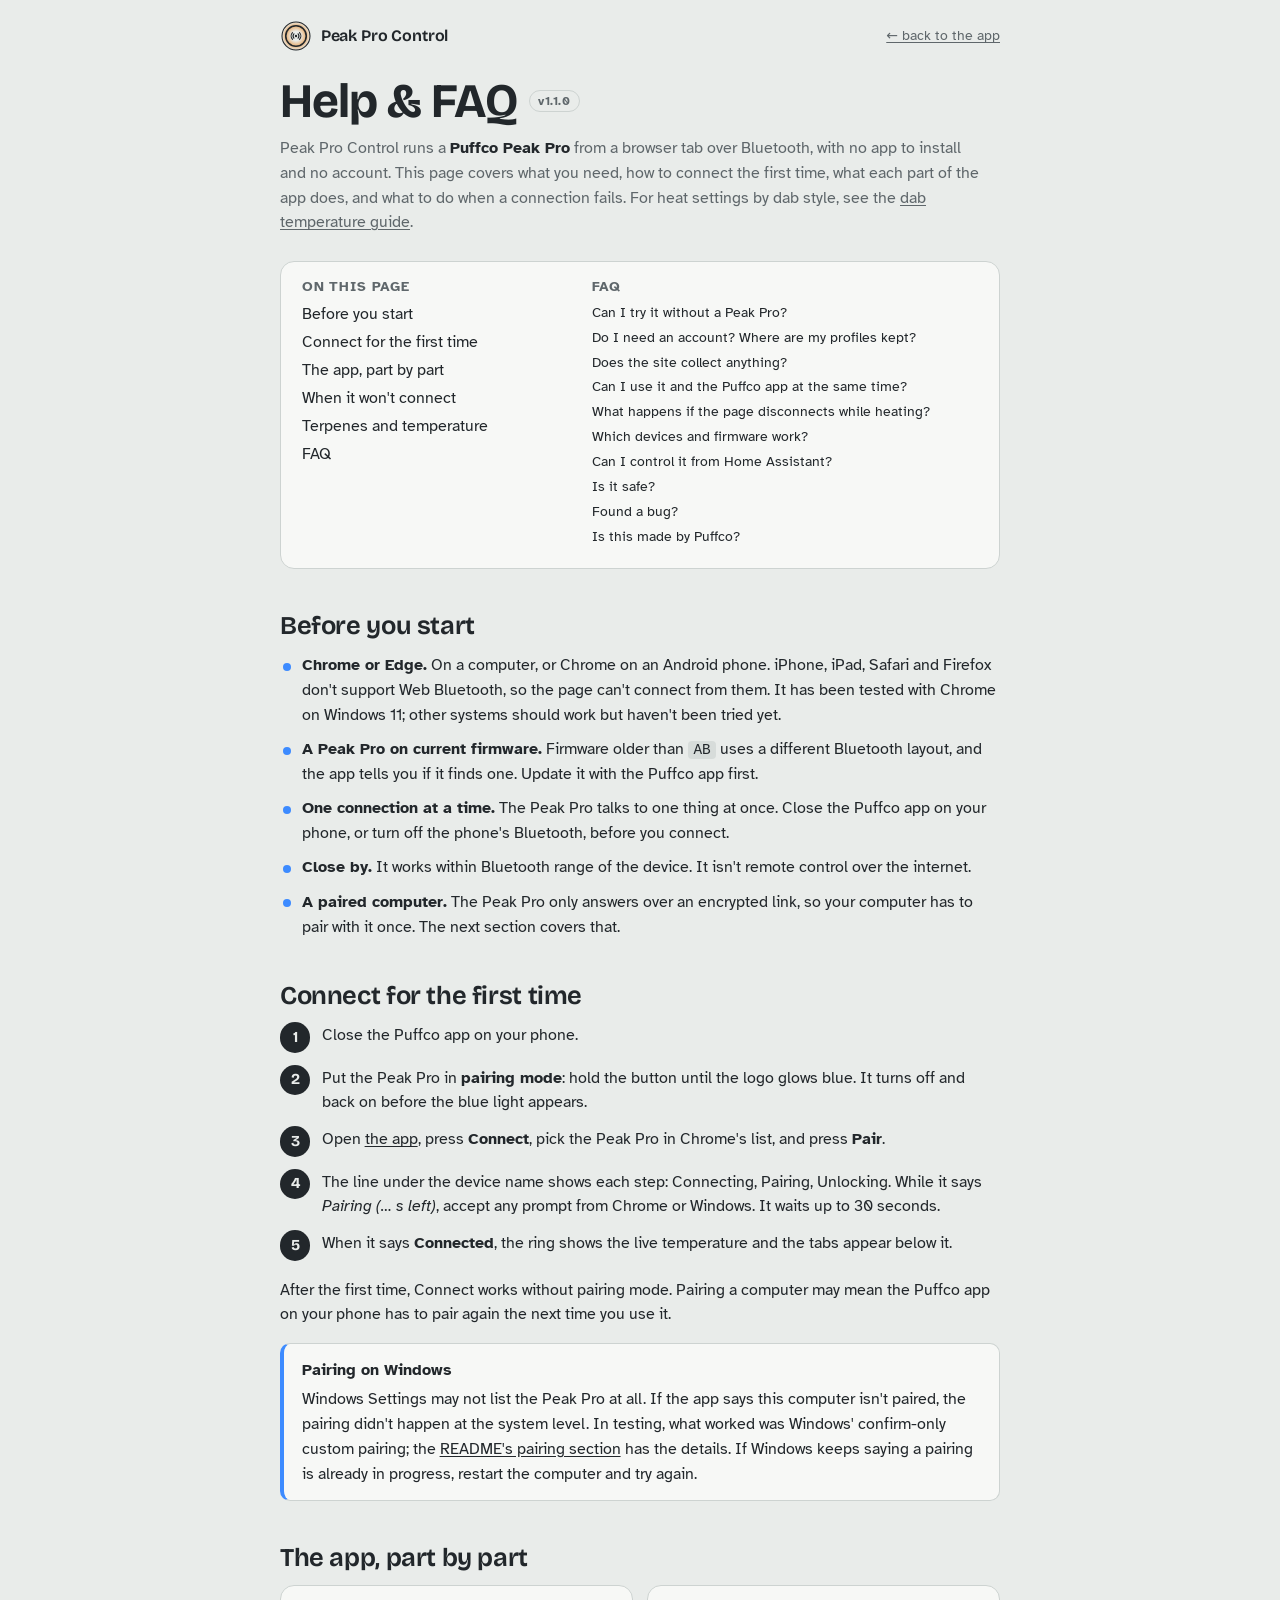
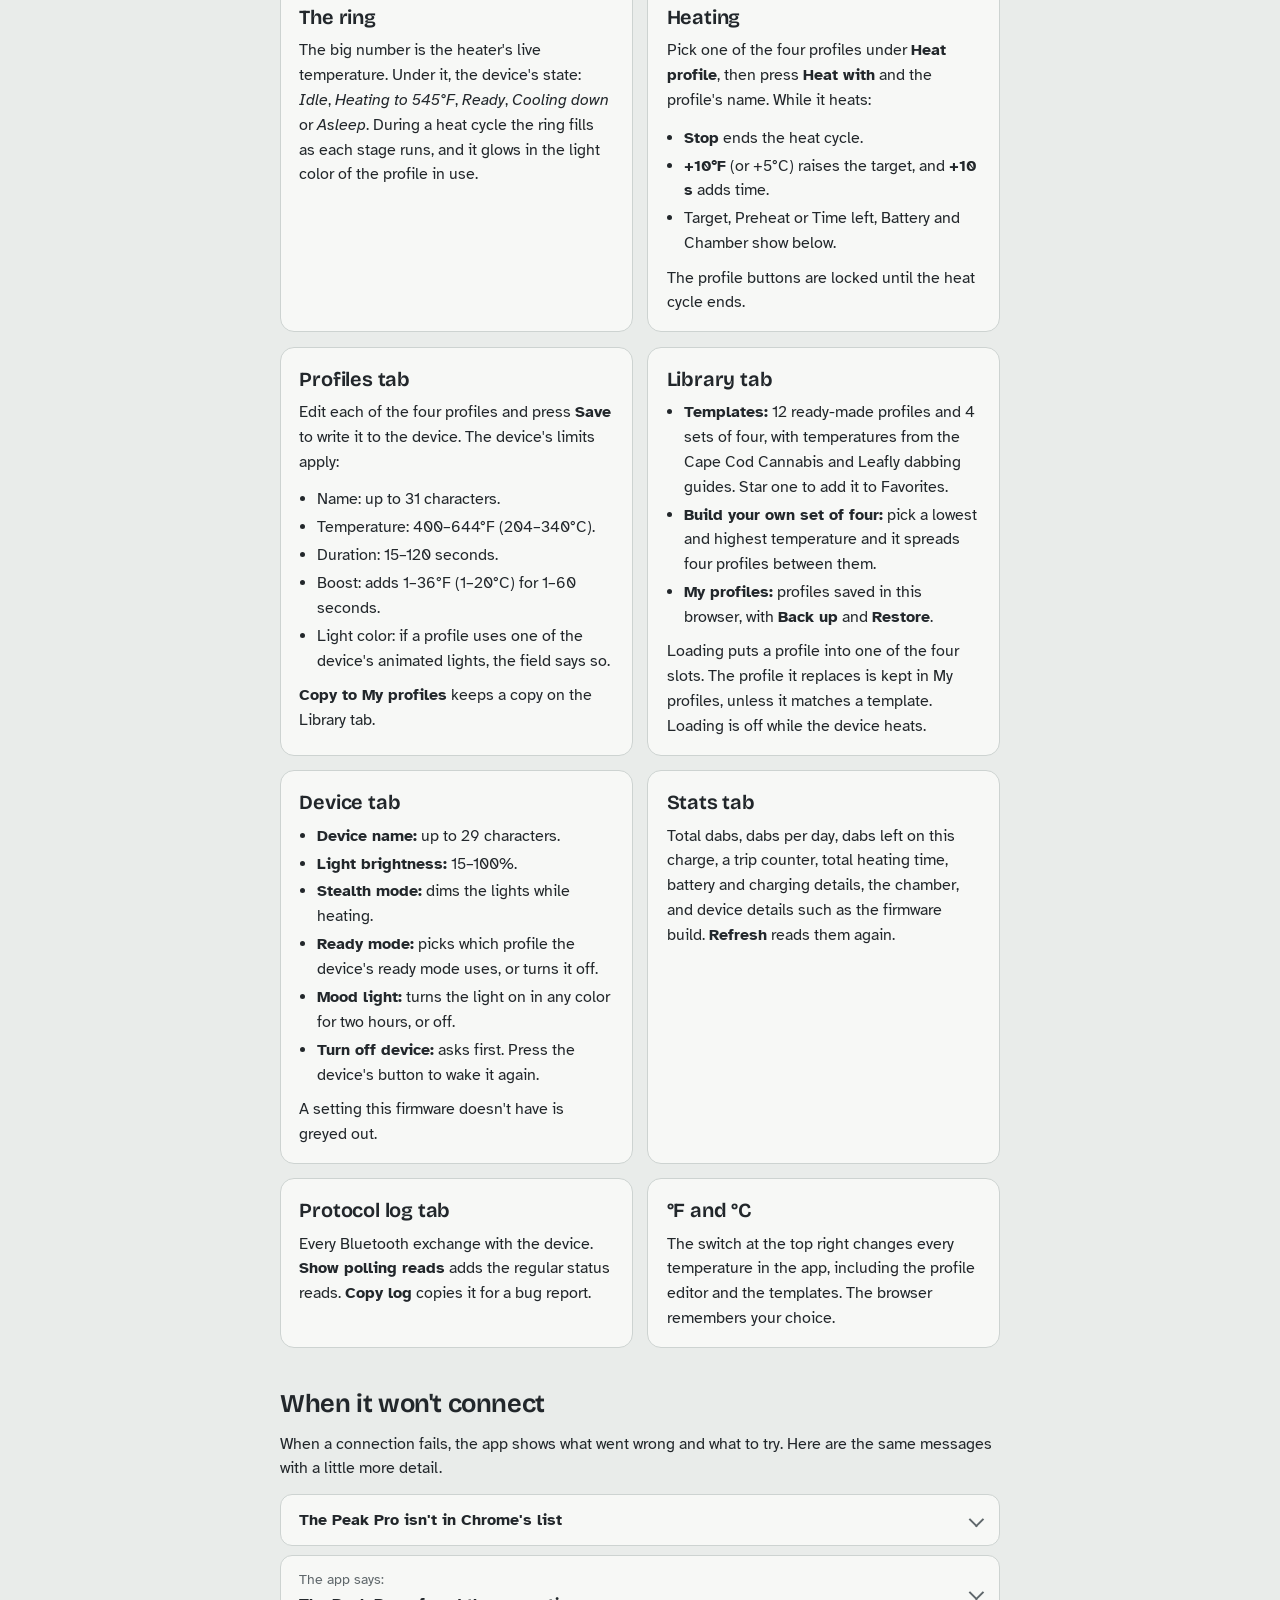
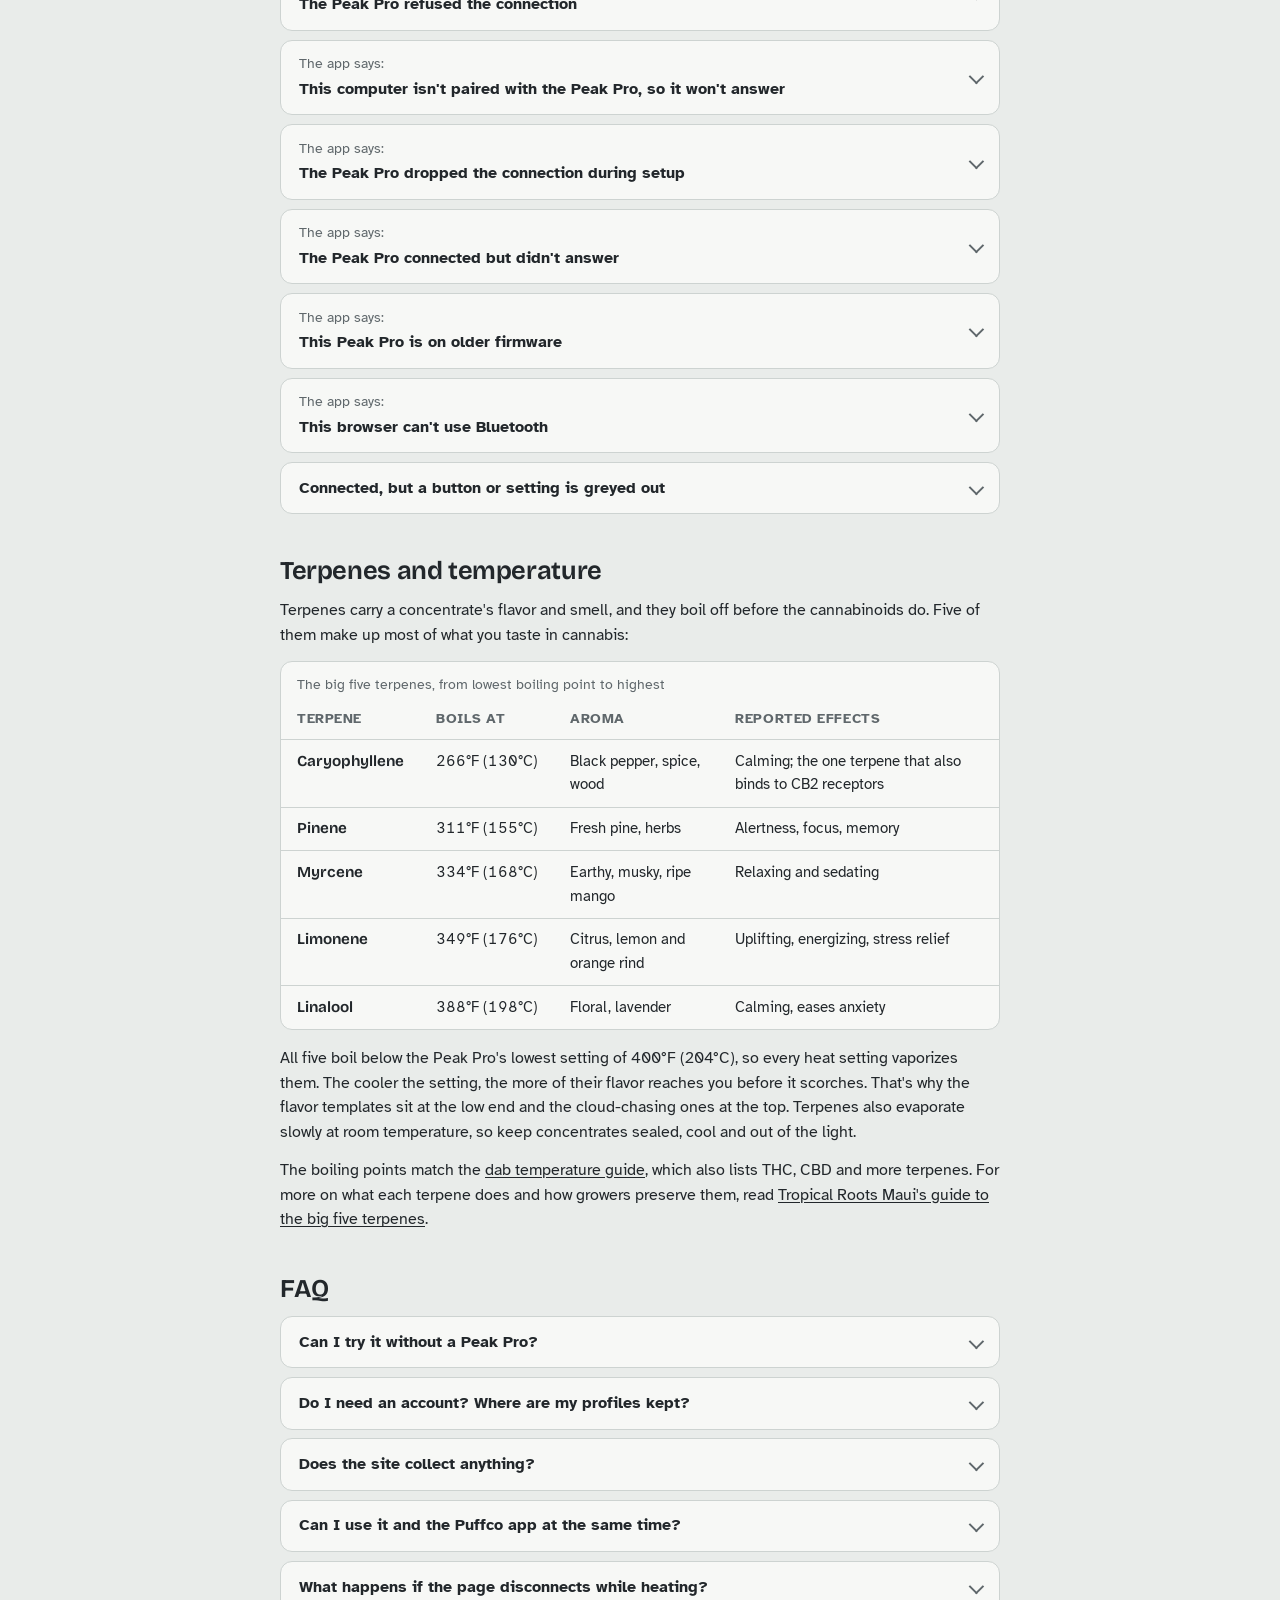
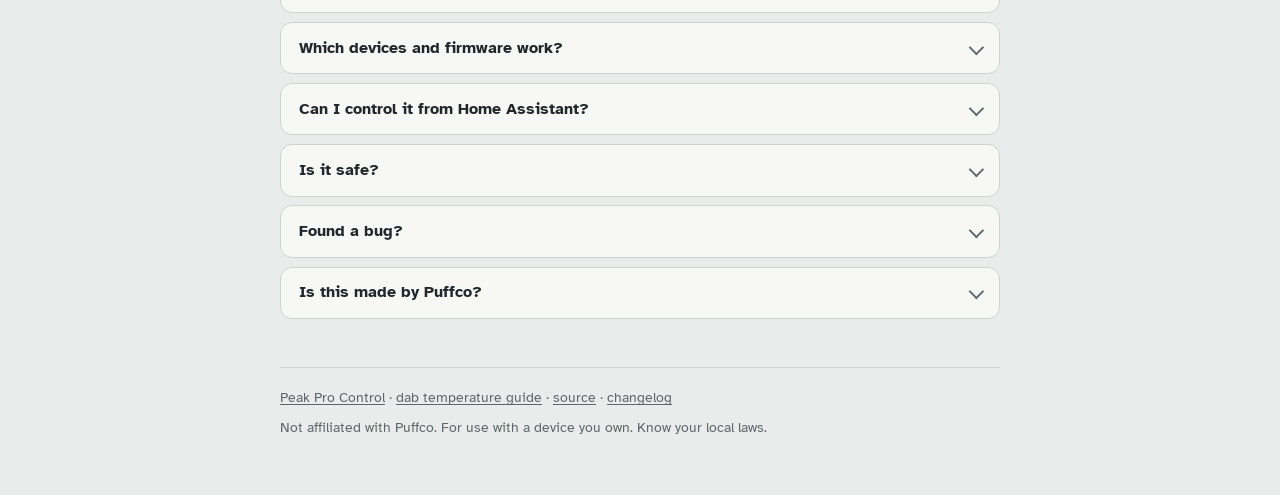
==== help.html @ 941750c2 "Add a Help & FAQ page help.html covers what you need, connecting and pairing for the first time, eac" ====
<!doctype html>
<html lang="en">
<head>
  <meta charset="utf-8">
  <meta name="viewport" content="width=device-width, initial-scale=1">
  <title>Help &amp; FAQ &middot; Peak Pro Control</title>
  <meta name="description" content="How to connect a Puffco Peak Pro to Peak Pro Control, pair it with your computer, use each tab, fix connection problems, and pick temperatures for terpenes.">
  <link rel="icon" type="image/svg+xml" href="favicon.svg">
  <link rel="preconnect" href="https://fonts.googleapis.com">
  <link rel="preconnect" href="https://fonts.gstatic.com" crossorigin>
  <link href="https://fonts.googleapis.com/css2?family=Atkinson+Hyperlegible:ital,wght@0,400;0,700;1,400&family=Bricolage+Grotesque:opsz,wght@12..96,300..800&display=swap" rel="stylesheet">
  <style>
    :root {
      --porcelain: #e9ecea;
      --glaze: #f7f8f6;
      --graphite: #22272b;
      --ash: #5f676b;
      --hairline: #cdd3d1;
      --track: #d7dcda;
      --alarm: #b8392a;
      --glow: #3d8bff;
      --glow-soft: color-mix(in oklab, var(--glow) 18%, transparent);

      --font-display: "Bricolage Grotesque", "Segoe UI", system-ui, sans-serif;
      --font-body: "Atkinson Hyperlegible", "Segoe UI", system-ui, sans-serif;
      --font-code: ui-monospace, "Cascadia Mono", Consolas, monospace;

      --step--1: 0.875rem;
      --step-0: 1rem;
      --step-1: 1.25rem;
      --step-2: 1.6rem;
      --step-3: clamp(2.1rem, 6vw, 3rem);

      color-scheme: light;
    }
    @media (prefers-color-scheme: dark) {
      :root {
        --porcelain: #1a1d1f;
        --glaze: #24282a;
        --graphite: #e6e9e7;
        --ash: #9aa3a6;
        --hairline: #3a4043;
        --track: #33393c;
        --alarm: #f07a68;
        --glow: #6aa6ff;
        color-scheme: dark;
      }
    }

    * { box-sizing: border-box; }
    html { -webkit-text-size-adjust: 100%; scroll-padding-top: 1rem; }
    body {
      margin: 0;
      background: var(--porcelain);
      color: var(--graphite);
      font-family: var(--font-body);
      font-size: var(--step-0);
      line-height: 1.55;
    }
    a { color: inherit; text-underline-offset: 2px; }
    a:hover { color: var(--glow); }
    :focus-visible { outline: 2px solid var(--graphite); outline-offset: 3px; border-radius: 4px; }
    code { font-family: var(--font-code); font-size: 0.9em; background: var(--track); padding: 0.05em 0.35em; border-radius: 4px; }
    strong { font-weight: 700; }

    .wrap { max-width: 50rem; margin: 0 auto; padding: 1.25rem clamp(1rem, 4vw, 2.5rem) 3rem; }

    /* ---- top brand / back ---- */
    .top { display: flex; align-items: center; justify-content: space-between; gap: 1rem; padding-bottom: 1.5rem; }
    .brand { display: inline-flex; align-items: center; gap: 0.55rem; text-decoration: none; font-family: var(--font-display); font-weight: 650; letter-spacing: -0.01em; }
    .brand img { width: 2rem; height: 2rem; display: block; }
    .back { color: var(--ash); font-size: var(--step--1); }

    /* ---- hero ---- */
    .title { display: flex; flex-wrap: wrap; align-items: center; column-gap: 0.7rem; row-gap: 0.3rem; margin: 0 0 0.6rem; }
    h1 { font-family: var(--font-display); font-weight: 700; font-size: var(--step-3); line-height: 1.05; letter-spacing: -0.02em; margin: 0; }
    .ver-badge { display: inline-block; padding: 0.05rem 0.55rem; font-size: 0.78rem; font-weight: 700; letter-spacing: 0.02em; line-height: 1.5;
      white-space: nowrap; text-decoration: none; color: var(--ash); border: 1px solid var(--hairline); border-radius: 999px; }
    .ver-badge:hover { color: var(--graphite); border-color: var(--glow); }
    .lede { color: var(--ash); margin: 0 0 1.6rem; max-width: 44rem; }
    .lede strong { color: var(--graphite); }

    /* ---- jump list ---- */
    .toc { display: grid; grid-template-columns: minmax(0, 1fr) minmax(0, 1.5fr); gap: 1rem 2rem; padding: 1.1rem 1.3rem;
      background: var(--glaze); border: 1px solid var(--hairline); border-radius: 14px; margin-bottom: 2.4rem; }
    .toc h2 { font-family: var(--font-body); font-size: var(--step--1); font-weight: 700; letter-spacing: 0.06em; text-transform: uppercase; color: var(--ash); margin: 0 0 0.4rem; }
    .toc ul { list-style: none; margin: 0; padding: 0; }
    .toc li { margin: 0.2rem 0; }
    .toc a { text-decoration: none; }
    .toc a:hover { text-decoration: underline; }
    .toc-faq { font-size: var(--step--1); }

    /* ---- sections ---- */
    section { margin-top: 2.6rem; }
    h2 { font-family: var(--font-display); font-weight: 650; font-size: var(--step-2); letter-spacing: -0.015em; line-height: 1.15; margin: 0 0 0.8rem; }
    h3 { font-family: var(--font-display); font-weight: 650; font-size: var(--step-1); letter-spacing: -0.01em; margin: 0 0 0.35rem; }
    p { margin: 0 0 0.8rem; }

    .needs { list-style: none; margin: 0; padding: 0; display: grid; gap: 0.6rem; }
    .needs li { padding-left: 1.4rem; position: relative; }
    .needs li::before { content: ""; position: absolute; left: 0.2rem; top: 0.6em; width: 0.5rem; height: 0.5rem; border-radius: 50%; background: var(--glow); }

    .steps { list-style: none; counter-reset: step; margin: 0 0 1rem; padding: 0; display: grid; gap: 0.75rem; }
    .steps > li { counter-increment: step; position: relative; padding-left: 2.6rem; min-height: 1.9rem; }
    .steps > li::before { content: counter(step); position: absolute; left: 0; top: -0.05rem; width: 1.9rem; height: 1.9rem; border-radius: 50%;
      display: grid; place-items: center; font-family: var(--font-display); font-weight: 700; font-size: 0.95rem;
      background: var(--graphite); color: var(--porcelain); }

    .note { border: 1px solid var(--hairline); border-left: 4px solid var(--glow); background: var(--glaze); border-radius: 10px; padding: 0.85rem 1.1rem; margin: 1rem 0; }
    .note p:last-child { margin-bottom: 0; }
    .note-title { font-weight: 700; margin-bottom: 0.3rem; }

    /* ---- the app, part by part ---- */
    .parts { display: grid; grid-template-columns: repeat(auto-fit, minmax(min(100%, 21rem), 1fr)); gap: 0.9rem; }
    .part { background: var(--glaze); border: 1px solid var(--hairline); border-radius: 14px; padding: 1rem 1.15rem; }
    .part p:last-child, .part ul:last-child { margin-bottom: 0; }
    .part ul { margin: 0 0 0.6rem; padding-left: 1.1rem; }
    .part li { margin: 0.2rem 0; }

    /* ---- questions (troubleshooting and FAQ) ---- */
    .qs { display: grid; gap: 0.55rem; }
    details { background: var(--glaze); border: 1px solid var(--hairline); border-radius: 12px; }
    details[open] { border-color: color-mix(in oklab, var(--glow) 55%, var(--hairline)); }
    summary { cursor: pointer; list-style: none; padding: 0.8rem 2.6rem 0.8rem 1.1rem; position: relative; font-weight: 700; }
    summary::-webkit-details-marker { display: none; }
    summary::after { content: ""; position: absolute; right: 1.1rem; top: 50%; width: 0.55rem; height: 0.55rem; margin-top: -0.4rem;
      border-right: 2px solid var(--ash); border-bottom: 2px solid var(--ash); transform: rotate(45deg); transition: transform 0.15s; }
    details[open] > summary::after { transform: rotate(225deg); margin-top: -0.1rem; }
    .answer { padding: 0 1.1rem 0.9rem; }
    .answer p:last-child, .answer ol:last-child, .answer ul:last-child { margin-bottom: 0; }
    .answer ol, .answer ul { margin: 0 0 0.8rem; padding-left: 1.3rem; }
    .answer li { margin: 0.25rem 0; }
    .said { font-weight: 400; color: var(--ash); font-size: var(--step--1); display: block; margin-bottom: 0.1rem; }

    /* ---- terpene table ---- */
    .table-wrap { overflow-x: auto; border: 1px solid var(--hairline); border-radius: 12px; background: var(--glaze); margin: 0.4rem 0 1rem; }
    table { border-collapse: collapse; width: 100%; min-width: 34rem; font-size: 0.95rem; }
    caption { text-align: left; padding: 0.75rem 1rem 0.2rem; color: var(--ash); font-size: var(--step--1); }
    th, td { text-align: left; vertical-align: top; padding: 0.6rem 1rem; border-top: 1px solid var(--hairline); }
    thead th { border-top: 0; font-size: var(--step--1); color: var(--ash); font-weight: 700; letter-spacing: 0.04em; text-transform: uppercase; }
    tbody th { font-family: var(--font-display); font-weight: 650; white-space: nowrap; }
    td.bp { white-space: nowrap; font-variant-numeric: tabular-nums; }

    /* ---- footer ---- */
    .foot { margin-top: 3rem; padding-top: 1.2rem; border-top: 1px solid var(--hairline); color: var(--ash); font-size: var(--step--1); }
    .foot p { margin: 0 0 0.5rem; }

    @media (max-width: 40rem) {
      .toc { grid-template-columns: 1fr; }
      .top { flex-wrap: wrap; }
    }
    @media (prefers-reduced-motion: reduce) { summary::after { transition: none; } }
  </style>
</head>
<body>
  <div class="wrap">
    <div class="top">
      <a class="brand" href="./">
        <img src="favicon.svg" alt="">
        Peak Pro Control
      </a>
      <a class="back" href="./">&larr; back to the app</a>
    </div>

    <div class="title">
      <h1>Help &amp; FAQ</h1>
      <a class="ver-badge" data-app-version href="https://github.com/magikh0e/puffco-peak-control/blob/main/CHANGELOG.md" rel="noopener" title="What's new in each version">changelog</a>
    </div>
    <p class="lede">Peak Pro Control runs a <strong>Puffco Peak Pro</strong> from a browser tab over
      Bluetooth, with no app to install and no account. This page covers what you need, how to
      connect the first time, what each part of the app does, and what to do when a connection
      fails. For heat settings by dab style, see the <a href="temps.html">dab temperature guide</a>.</p>

    <nav class="toc" aria-label="On this page">
      <div>
        <h2>On this page</h2>
        <ul>
          <li><a href="#before">Before you start</a></li>
          <li><a href="#connect">Connect for the first time</a></li>
          <li><a href="#app">The app, part by part</a></li>
          <li><a href="#trouble">When it won't connect</a></li>
          <li><a href="#terpenes">Terpenes and temperature</a></li>
          <li><a href="#faq">FAQ</a></li>
        </ul>
      </div>
      <div>
        <h2>FAQ</h2>
        <ul class="toc-faq">
          <li><a href="#faq-demo">Can I try it without a Peak Pro?</a></li>
          <li><a href="#faq-data">Do I need an account? Where are my profiles kept?</a></li>
          <li><a href="#faq-collect">Does the site collect anything?</a></li>
          <li><a href="#faq-phone">Can I use it and the Puffco app at the same time?</a></li>
          <li><a href="#faq-drop">What happens if the page disconnects while heating?</a></li>
          <li><a href="#faq-devices">Which devices and firmware work?</a></li>
          <li><a href="#faq-ha">Can I control it from Home Assistant?</a></li>
          <li><a href="#faq-safe">Is it safe?</a></li>
          <li><a href="#faq-bug">Found a bug?</a></li>
          <li><a href="#faq-official">Is this made by Puffco?</a></li>
        </ul>
      </div>
    </nav>

    <section id="before" aria-labelledby="before-h">
      <h2 id="before-h">Before you start</h2>
      <ul class="needs">
        <li><strong>Chrome or Edge.</strong> On a computer, or Chrome on an Android phone. iPhone,
          iPad, Safari and Firefox don't support Web Bluetooth, so the page can't connect from them.
          It has been tested with Chrome on Windows 11; other systems should work but haven't been
          tried yet.</li>
        <li><strong>A Peak Pro on current firmware.</strong> Firmware older than <code>AB</code>
          uses a different Bluetooth layout, and the app tells you if it finds one. Update it with
          the Puffco app first.</li>
        <li><strong>One connection at a time.</strong> The Peak Pro talks to one thing at once.
          Close the Puffco app on your phone, or turn off the phone's Bluetooth, before you
          connect.</li>
        <li><strong>Close by.</strong> It works within Bluetooth range of the device. It isn't remote
          control over the internet.</li>
        <li><strong>A paired computer.</strong> The Peak Pro only answers over an encrypted link, so
          your computer has to pair with it once. The next section covers that.</li>
      </ul>
    </section>

    <section id="connect" aria-labelledby="connect-h">
      <h2 id="connect-h">Connect for the first time</h2>
      <ol class="steps">
        <li>Close the Puffco app on your phone.</li>
        <li>Put the Peak Pro in <strong>pairing mode</strong>: hold the button until the logo glows
          blue. It turns off and back on before the blue light appears.</li>
        <li>Open <a href="./">the app</a>, press <strong>Connect</strong>, pick the Peak Pro in
          Chrome's list, and press <strong>Pair</strong>.</li>
        <li>The line under the device name shows each step: Connecting, Pairing, Unlocking. While it
          says <em>Pairing (… s left)</em>, accept any prompt from Chrome or Windows. It waits up to
          30 seconds.</li>
        <li>When it says <strong>Connected</strong>, the ring shows the live temperature and the tabs
          appear below it.</li>
      </ol>
      <p>After the first time, Connect works without pairing mode. Pairing a computer may mean the
        Puffco app on your phone has to pair again the next time you use it.</p>
      <div class="note">
        <p class="note-title">Pairing on Windows</p>
        <p>Windows Settings may not list the Peak Pro at all. If the app says this computer isn't
          paired, the pairing didn't happen at the system level. In testing, what worked was
          Windows' confirm-only custom pairing; the
          <a href="https://github.com/magikh0e/puffco-peak-control#pair-the-device-with-your-computer-first" rel="noopener">README's pairing section</a>
          has the details. If Windows keeps saying a pairing is already in progress, restart the
          computer and try again.</p>
      </div>
    </section>

    <section id="app" aria-labelledby="app-h">
      <h2 id="app-h">The app, part by part</h2>
      <div class="parts">
        <article class="part">
          <h3>The ring</h3>
          <p>The big number is the heater's live temperature. Under it, the device's state:
            <em>Idle</em>, <em>Heating to 545°F</em>, <em>Ready</em>, <em>Cooling down</em> or
            <em>Asleep</em>. During a heat cycle the ring fills as each stage runs, and it glows in
            the light color of the profile in use.</p>
        </article>
        <article class="part">
          <h3>Heating</h3>
          <p>Pick one of the four profiles under <strong>Heat profile</strong>, then press
            <strong>Heat with</strong> and the profile's name. While it heats:</p>
          <ul>
            <li><strong>Stop</strong> ends the heat cycle.</li>
            <li><strong>+10°F</strong> (or +5°C) raises the target, and <strong>+10 s</strong> adds
              time.</li>
            <li>Target, Preheat or Time left, Battery and Chamber show below.</li>
          </ul>
          <p>The profile buttons are locked until the heat cycle ends.</p>
        </article>
        <article class="part">
          <h3>Profiles tab</h3>
          <p>Edit each of the four profiles and press <strong>Save</strong> to write it to the
            device. The device's limits apply:</p>
          <ul>
            <li>Name: up to 31 characters.</li>
            <li>Temperature: 400–644°F (204–340°C).</li>
            <li>Duration: 15–120 seconds.</li>
            <li>Boost: adds 1–36°F (1–20°C) for 1–60 seconds.</li>
            <li>Light color: if a profile uses one of the device's animated lights, the field says
              so.</li>
          </ul>
          <p><strong>Copy to My profiles</strong> keeps a copy on the Library tab.</p>
        </article>
        <article class="part">
          <h3>Library tab</h3>
          <ul>
            <li><strong>Templates:</strong> 12 ready-made profiles and 4 sets of four, with
              temperatures from the Cape Cod Cannabis and Leafly dabbing guides. Star one to add it
              to Favorites.</li>
            <li><strong>Build your own set of four:</strong> pick a lowest and highest temperature and
              it spreads four profiles between them.</li>
            <li><strong>My profiles:</strong> profiles saved in this browser, with
              <strong>Back up</strong> and <strong>Restore</strong>.</li>
          </ul>
          <p>Loading puts a profile into one of the four slots. The profile it replaces is kept in
            My profiles, unless it matches a template. Loading is off while the device heats.</p>
        </article>
        <article class="part">
          <h3>Device tab</h3>
          <ul>
            <li><strong>Device name:</strong> up to 29 characters.</li>
            <li><strong>Light brightness:</strong> 15–100%.</li>
            <li><strong>Stealth mode:</strong> dims the lights while heating.</li>
            <li><strong>Ready mode:</strong> picks which profile the device's ready mode uses, or
              turns it off.</li>
            <li><strong>Mood light:</strong> turns the light on in any color for two hours, or off.</li>
            <li><strong>Turn off device:</strong> asks first. Press the device's button to wake it
              again.</li>
          </ul>
          <p>A setting this firmware doesn't have is greyed out.</p>
        </article>
        <article class="part">
          <h3>Stats tab</h3>
          <p>Total dabs, dabs per day, dabs left on this charge, a trip counter, total heating time,
            battery and charging details, the chamber, and device details such as the firmware
            build. <strong>Refresh</strong> reads them again.</p>
        </article>
        <article class="part">
          <h3>Protocol log tab</h3>
          <p>Every Bluetooth exchange with the device. <strong>Show polling reads</strong> adds the
            regular status reads. <strong>Copy log</strong> copies it for a bug report.</p>
        </article>
        <article class="part">
          <h3>°F and °C</h3>
          <p>The switch at the top right changes every temperature in the app, including the
            profile editor and the templates. The browser remembers your choice.</p>
        </article>
      </div>
    </section>

    <section id="trouble" aria-labelledby="trouble-h">
      <h2 id="trouble-h">When it won't connect</h2>
      <p>When a connection fails, the app shows what went wrong and what to try. Here are the same
        messages with a little more detail.</p>
      <div class="qs">
        <details id="trouble-list">
          <summary>The Peak Pro isn't in Chrome's list</summary>
          <div class="answer">
            <ul>
              <li>Wake the device with its button. Asleep, it doesn't show up.</li>
              <li>Close the Puffco app on your phone. While the phone is connected, the device
                doesn't show up anywhere else.</li>
              <li>Move closer, and check that Bluetooth is on for the computer.</li>
              <li>Connecting to this computer for the first time? Put it in pairing mode (hold the
                button until the logo glows blue) and press Connect again.</li>
            </ul>
          </div>
        </details>
        <details id="trouble-refused">
          <summary><span class="said">The app says:</span>The Peak Pro refused the connection</summary>
          <div class="answer">
            <p>A device that hasn't paired with this computer only accepts a new connection while it
              is in pairing mode.</p>
            <ol>
              <li>Close the Puffco app on your phone, or turn off Bluetooth on the phone.</li>
              <li>Hold the device button until the logo glows blue.</li>
              <li>Press Connect and pick the device again while it is glowing blue.</li>
              <li>If Windows asks to pair the device, allow it.</li>
              <li>Still failing? Remove the Peak Pro under Windows Settings &gt; Bluetooth &amp;
                devices, then try again.</li>
            </ol>
          </div>
        </details>
        <details id="trouble-not-paired">
          <summary><span class="said">The app says:</span>This computer isn't paired with the Peak Pro, so it won't answer</summary>
          <div class="answer">
            <p>Chrome connected, but the device ignores everything until the link is encrypted, and
              that needs a pairing at the system level.</p>
            <ol>
              <li>Close the app's tab and the Puffco app on your phone.</li>
              <li>Put the device in pairing mode (hold the button until the logo glows blue).</li>
              <li>Pair it with this computer from your system's Bluetooth settings. On Windows, see
                <a href="#connect">Pairing on Windows</a> above.</li>
              <li>If Windows reports a pairing already in progress, restart the computer and pair
                again.</li>
              <li>Once it is paired, come back and press Connect.</li>
            </ol>
          </div>
        </details>
        <details id="trouble-dropped">
          <summary><span class="said">The app says:</span>The Peak Pro dropped the connection during setup</summary>
          <div class="answer">
            <ol>
              <li>Wait a few seconds and press Connect again.</li>
              <li>If it keeps dropping, put the device in pairing mode and connect again.</li>
              <li>Still stuck? Remove the Peak Pro under Windows Settings &gt; Bluetooth &amp;
                devices, then pair again.</li>
            </ol>
          </div>
        </details>
        <details id="trouble-silent">
          <summary><span class="said">The app says:</span>The Peak Pro connected but didn't answer</summary>
          <div class="answer">
            <ol>
              <li>Remove the Peak Pro under Windows Settings &gt; Bluetooth &amp; devices if it is
                listed.</li>
              <li>Put the device in pairing mode and press Connect.</li>
              <li>Accept any pairing prompt from Chrome or Windows.</li>
              <li>Still stuck? Press <strong>Copy technical details</strong> under the message and
                <a href="#faq-bug">report it</a>.</li>
            </ol>
          </div>
        </details>
        <details id="trouble-firmware">
          <summary><span class="said">The app says:</span>This Peak Pro is on older firmware</summary>
          <div class="answer">
            <p>Firmware older than <code>AB</code> uses a different Bluetooth layout that this app
              doesn't support. Update the device with the Puffco app, then connect again.</p>
          </div>
        </details>
        <details id="trouble-browser">
          <summary><span class="said">The app says:</span>This browser can't use Bluetooth</summary>
          <div class="answer">
            <p>Open the page in Chrome or Edge on a computer, or Chrome on an Android phone. If you're
              already in one of those, check that the computer or phone has Bluetooth turned on.</p>
          </div>
        </details>
        <details id="trouble-greyed">
          <summary>Connected, but a button or setting is greyed out</summary>
          <div class="answer">
            <ul>
              <li>Loading templates and profiles is off while the device heats. Stop the heat cycle,
                or wait for it to end.</li>
              <li>A setting the device's firmware doesn't have is greyed out on the Device tab.</li>
            </ul>
          </div>
        </details>
      </div>
    </section>

    <section id="terpenes" aria-labelledby="terpenes-h">
      <h2 id="terpenes-h">Terpenes and temperature</h2>
      <p>Terpenes carry a concentrate's flavor and smell, and they boil off before the
        cannabinoids do. Five of them make up most of what you taste in cannabis:</p>
      <div class="table-wrap">
        <table>
          <caption>The big five terpenes, from lowest boiling point to highest</caption>
          <thead>
            <tr><th scope="col">Terpene</th><th scope="col">Boils at</th><th scope="col">Aroma</th><th scope="col">Reported effects</th></tr>
          </thead>
          <tbody>
            <tr><th scope="row">Caryophyllene</th><td class="bp">266°F (130°C)</td><td>Black pepper, spice, wood</td><td>Calming; the one terpene that also binds to CB2 receptors</td></tr>
            <tr><th scope="row">Pinene</th><td class="bp">311°F (155°C)</td><td>Fresh pine, herbs</td><td>Alertness, focus, memory</td></tr>
            <tr><th scope="row">Myrcene</th><td class="bp">334°F (168°C)</td><td>Earthy, musky, ripe mango</td><td>Relaxing and sedating</td></tr>
            <tr><th scope="row">Limonene</th><td class="bp">349°F (176°C)</td><td>Citrus, lemon and orange rind</td><td>Uplifting, energizing, stress relief</td></tr>
            <tr><th scope="row">Linalool</th><td class="bp">388°F (198°C)</td><td>Floral, lavender</td><td>Calming, eases anxiety</td></tr>
          </tbody>
        </table>
      </div>
      <p>All five boil below the Peak Pro's lowest setting of 400°F (204°C), so every heat setting
        vaporizes them. The cooler the setting, the more of their flavor reaches you before it
        scorches. That's why the flavor templates sit at the low end and the cloud-chasing ones at
        the top. Terpenes also evaporate slowly at room temperature, so keep concentrates sealed,
        cool and out of the light.</p>
      <p>The boiling points match the <a href="temps.html">dab temperature guide</a>, which also
        lists THC, CBD and more terpenes. For more on what each terpene does and how growers
        preserve them, read
        <a href="https://tropicalrootsmaui.com/KnowledgeBase/cannabis-grow-guides/cannabis-terpene-guide.html" rel="noopener">Tropical Roots Maui's guide to the big five terpenes</a>.</p>
    </section>

    <section id="faq" aria-labelledby="faq-h">
      <h2 id="faq-h">FAQ</h2>
      <div class="qs">
        <details id="faq-demo">
          <summary>Can I try it without a Peak Pro?</summary>
          <div class="answer">
            <p>Yes. Open <a href="./?demo">the demo</a> (<code>?demo</code> on the address) and press
              <strong>Connect demo</strong>. It runs the real app against a simulated Peak Pro that
              heats, cools and saves profiles. Other demo modes act out connection problems:
              <code>?demo=unpaired</code> (connection refused), <code>?demo=notpaired</code> (no
              pairing), <code>?demo=pairing</code> (pairing completes after a few tries) and
              <code>?demo=stuck</code> (a read that never answers).</p>
          </div>
        </details>
        <details id="faq-data">
          <summary>Do I need an account? Where are my profiles kept?</summary>
          <div class="answer">
            <p>No account. The four profiles and the device settings live on the Peak Pro itself.
              My profiles, favorites and your °F/°C choice are saved in this browser only, so they
              don't follow you to another computer or browser. Use <strong>Back up</strong> on the
              Library tab before clearing site data or switching computers, and
              <strong>Restore</strong> to bring them back.</p>
          </div>
        </details>
        <details id="faq-collect">
          <summary>Does the site collect anything?</summary>
          <div class="answer">
            <p>No. There are no analytics, no cookies and no server behind the page: it's static
              files on GitHub Pages, and the Bluetooth traffic goes straight from your browser to the
              device. Like any website, the host (GitHub) and the font service (Google Fonts) see
              the usual request details, such as your IP address.</p>
          </div>
        </details>
        <details id="faq-phone">
          <summary>Can I use it and the Puffco app at the same time?</summary>
          <div class="answer">
            <p>No. The Peak Pro takes one connection at a time. Close the Puffco app (or turn off
              the phone's Bluetooth) before connecting here, and press <strong>Disconnect</strong>
              here before going back to the phone.</p>
          </div>
        </details>
        <details id="faq-drop">
          <summary>What happens if the page disconnects while heating?</summary>
          <div class="answer">
            <p>The heat cycle runs on the device, so it carries on and ends on its own timer. The
              app shows <em>Disconnected</em>; press <strong>Connect</strong> to pick up again.</p>
          </div>
        </details>
        <details id="faq-devices">
          <summary>Which devices and firmware work?</summary>
          <div class="answer">
            <p>The Peak Pro, on firmware <code>AB</code> or newer. Everything in the app has been
              confirmed on a real Peak Pro (firmware build <code>5652c02</code>) from Chrome on
              Windows 11. Other Puffco devices haven't been tested.</p>
          </div>
        </details>
        <details id="faq-ha">
          <summary>Can I control it from Home Assistant?</summary>
          <div class="answer">
            <p>Yes, with <a href="https://github.com/magikh0e/ha-puffco-peak" rel="noopener">ha-puffco-peak</a>,
              a HACS integration that runs the same device from Home Assistant over Bluetooth,
              locally. Only one of them can be connected at a time.</p>
          </div>
        </details>
        <details id="faq-safe">
          <summary>Is it safe?</summary>
          <div class="answer">
            <p>It uses the same Bluetooth controls as the Puffco app and keeps every value within
              the device's limits. Nothing is permanent: no firmware is flashed and nothing is reset,
              and you can change any setting back here, on the device or in the Puffco app.
              Turning the device off asks first.</p>
            <p>It's still a heater. Don't leave it heating unattended.</p>
          </div>
        </details>
        <details id="faq-bug">
          <summary>Found a bug?</summary>
          <div class="answer">
            <p><a data-report-link href="https://github.com/magikh0e/puffco-peak-control/issues/new?template=problem.yml" target="_blank" rel="noopener">Report a problem</a>
              (also at the bottom of the app) opens a bug form on GitHub with the app version filled
              in. It helps to say whether the <a href="#faq-demo">demo</a> does the same thing, and
              to paste the <strong>Copy technical details</strong> text from a connection error or
              the <strong>Copy log</strong> text from the Protocol log tab. Posting needs a GitHub
              account.</p>
          </div>
        </details>
        <details id="faq-official">
          <summary>Is this made by Puffco?</summary>
          <div class="answer">
            <p>No. It's an independent, open-source project (GPL-3.0), not affiliated with Puffco.
              The Bluetooth protocol was worked out from my own device; the
              <a href="https://github.com/magikh0e/puffco-peak-control" rel="noopener">source</a>
              credits the groundwork. Use it only with a device you own.</p>
          </div>
        </details>
      </div>
    </section>

    <footer class="foot">
      <p><a href="./">Peak Pro Control</a> &middot; <a href="temps.html">dab temperature guide</a> &middot;
        <a href="https://github.com/magikh0e/puffco-peak-control" rel="noopener">source</a> &middot;
        <a href="https://github.com/magikh0e/puffco-peak-control/blob/main/CHANGELOG.md" rel="noopener">changelog</a></p>
      <p>Not affiliated with Puffco. For use with a device you own. Know your local laws.</p>
    </footer>
  </div>

  <script type="module">
    import { showVersion } from './js/version.js?v=14';
    showVersion();

    // Open the question a link points at (#faq-… or #trouble-…), on load and
    // when the address changes, so shared links land on an open answer.
    function openTarget() {
      const el = location.hash && document.getElementById(decodeURIComponent(location.hash.slice(1)));
      if (!el || el.tagName !== 'DETAILS') return;
      el.open = true;
      el.scrollIntoView({ block: 'start' });
      // The web fonts can shift the layout after that first scroll; land on it again.
      document.fonts?.ready.then(() => el.scrollIntoView({ block: 'start' }));
    }
    addEventListener('hashchange', openTarget);
    openTarget();
  </script>
</body>
</html>
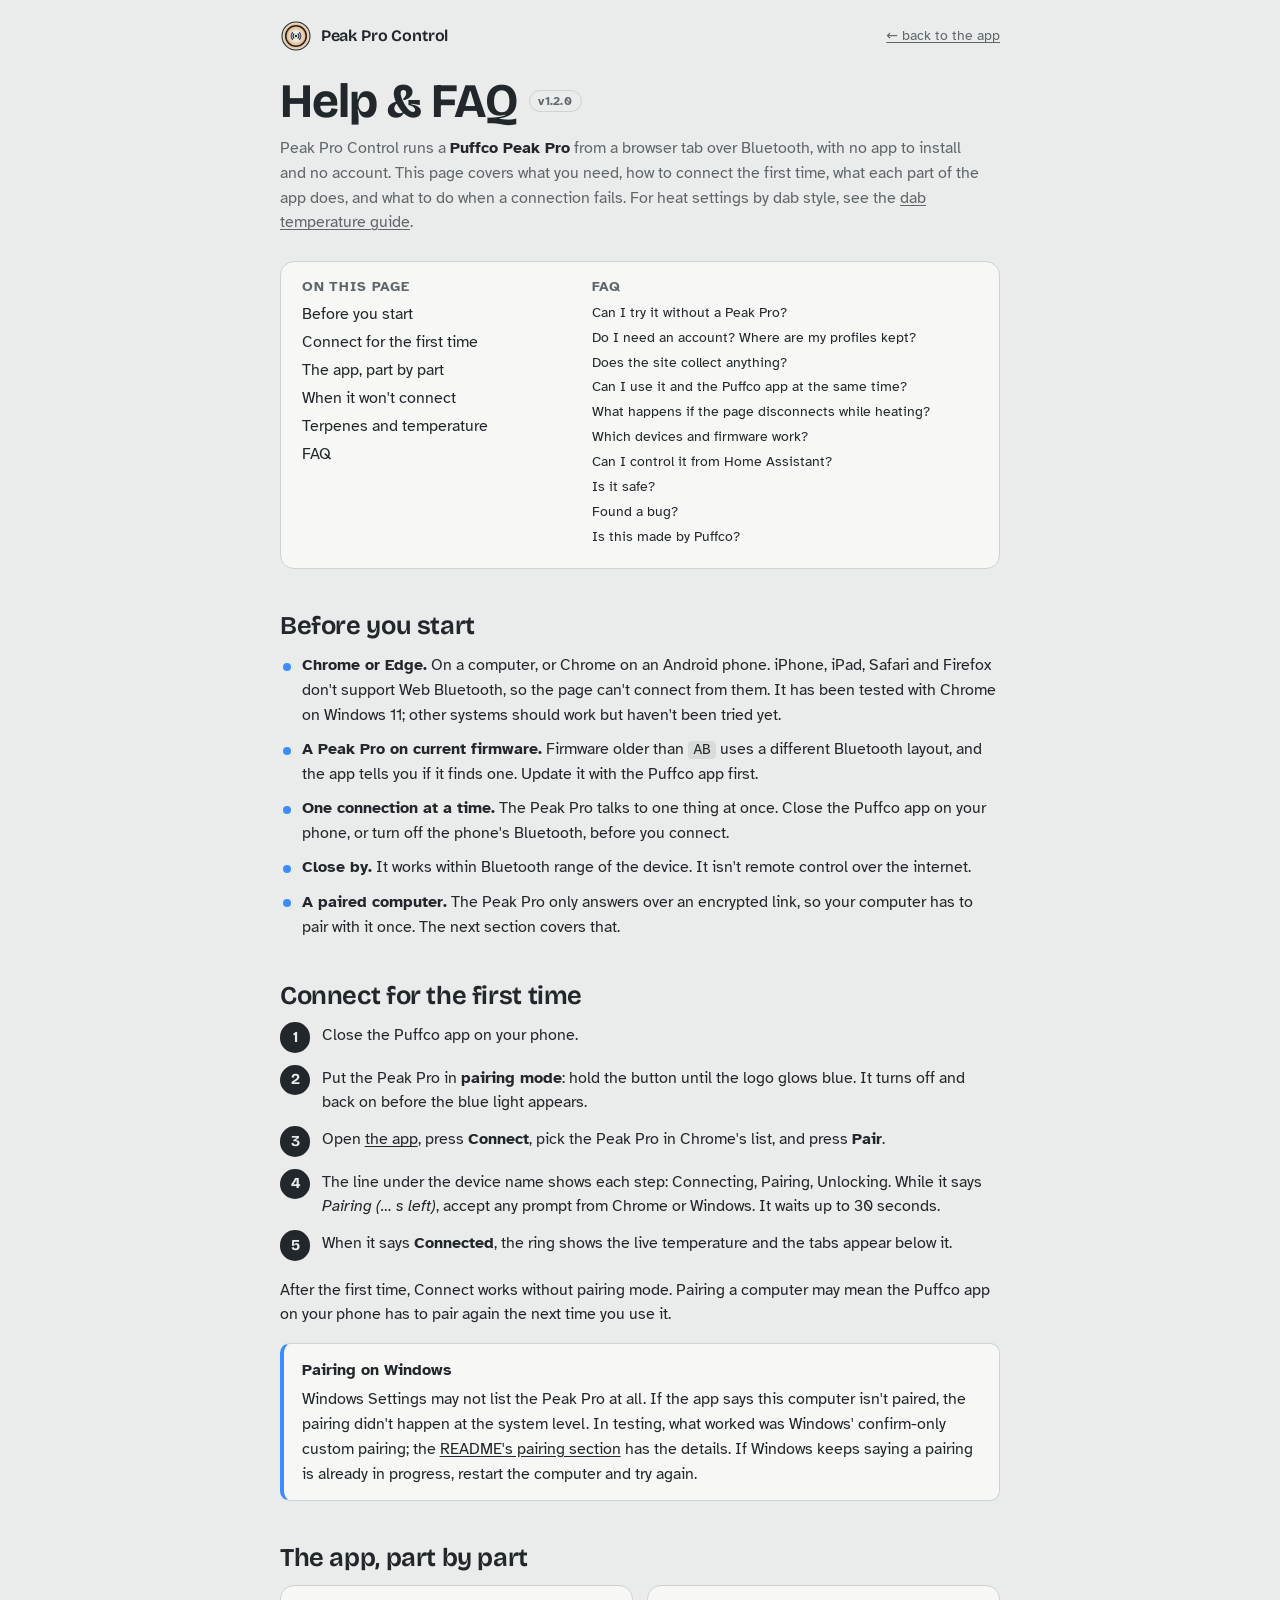
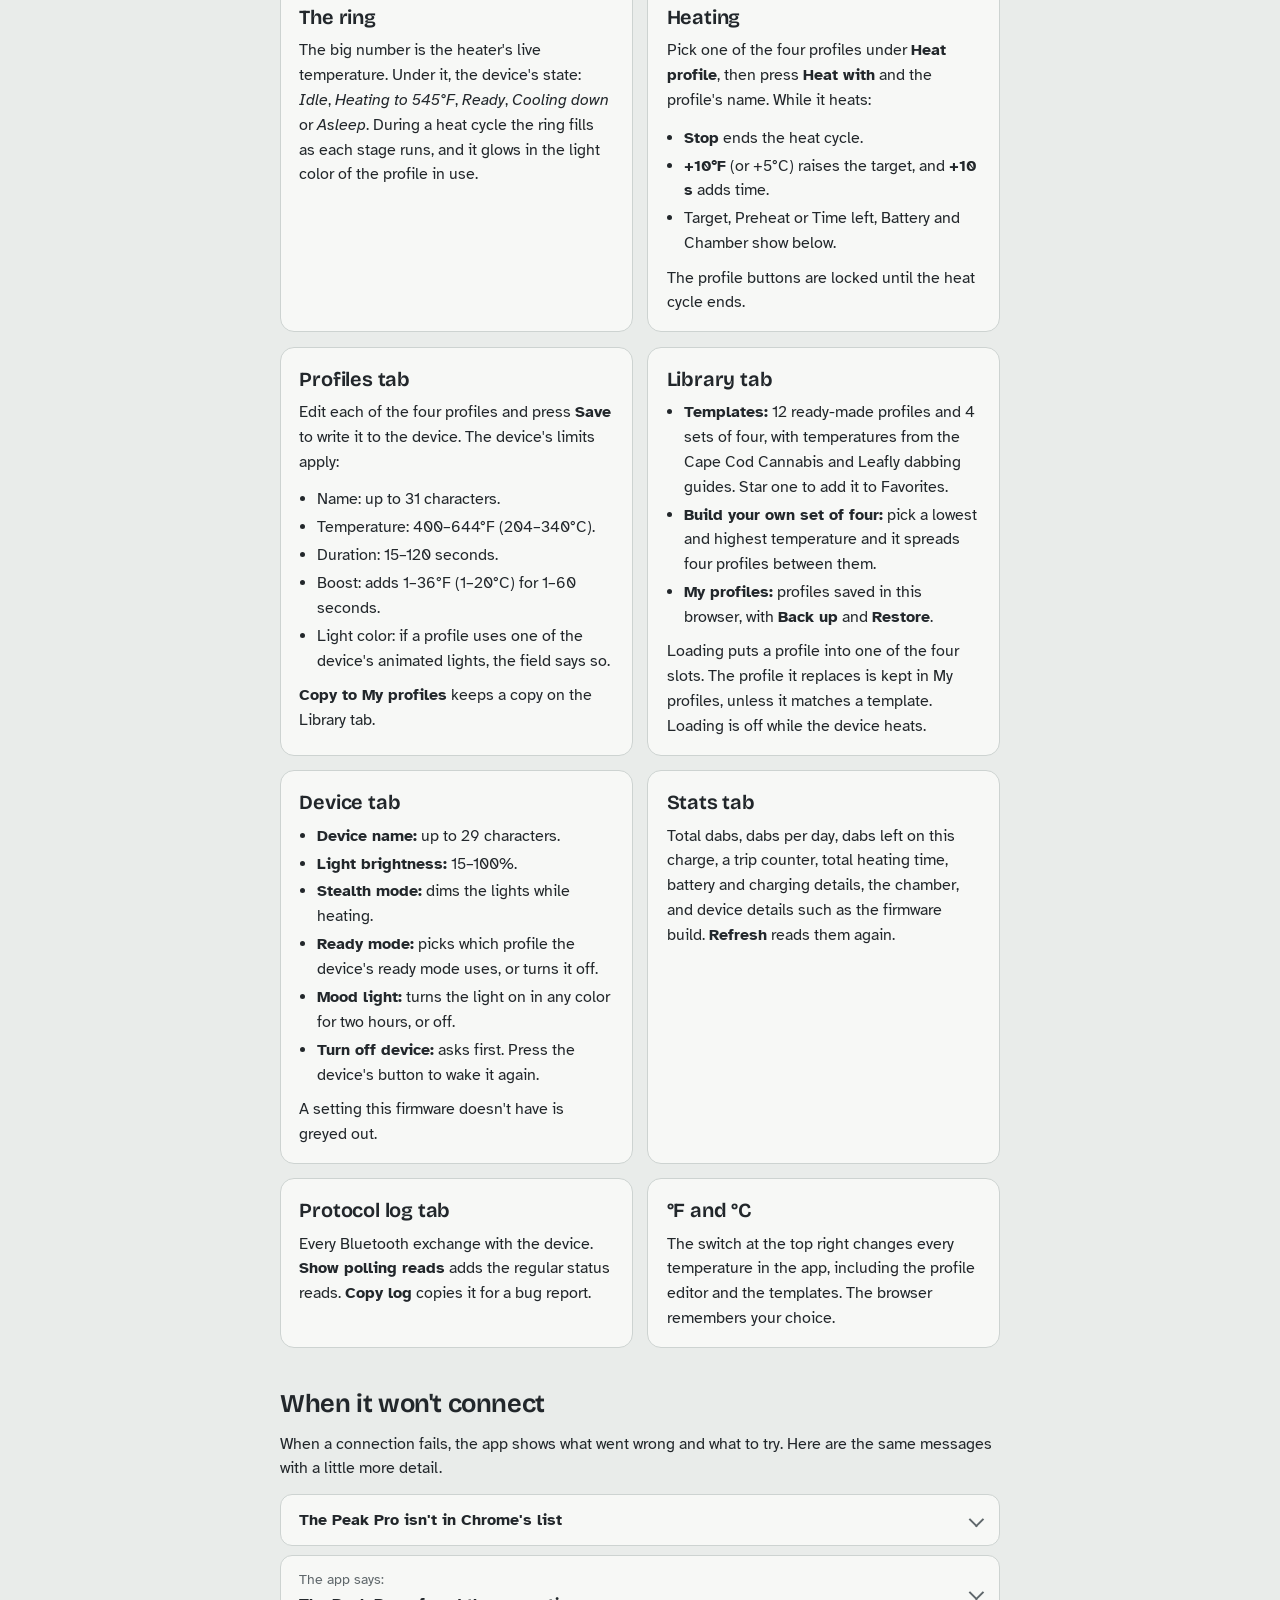
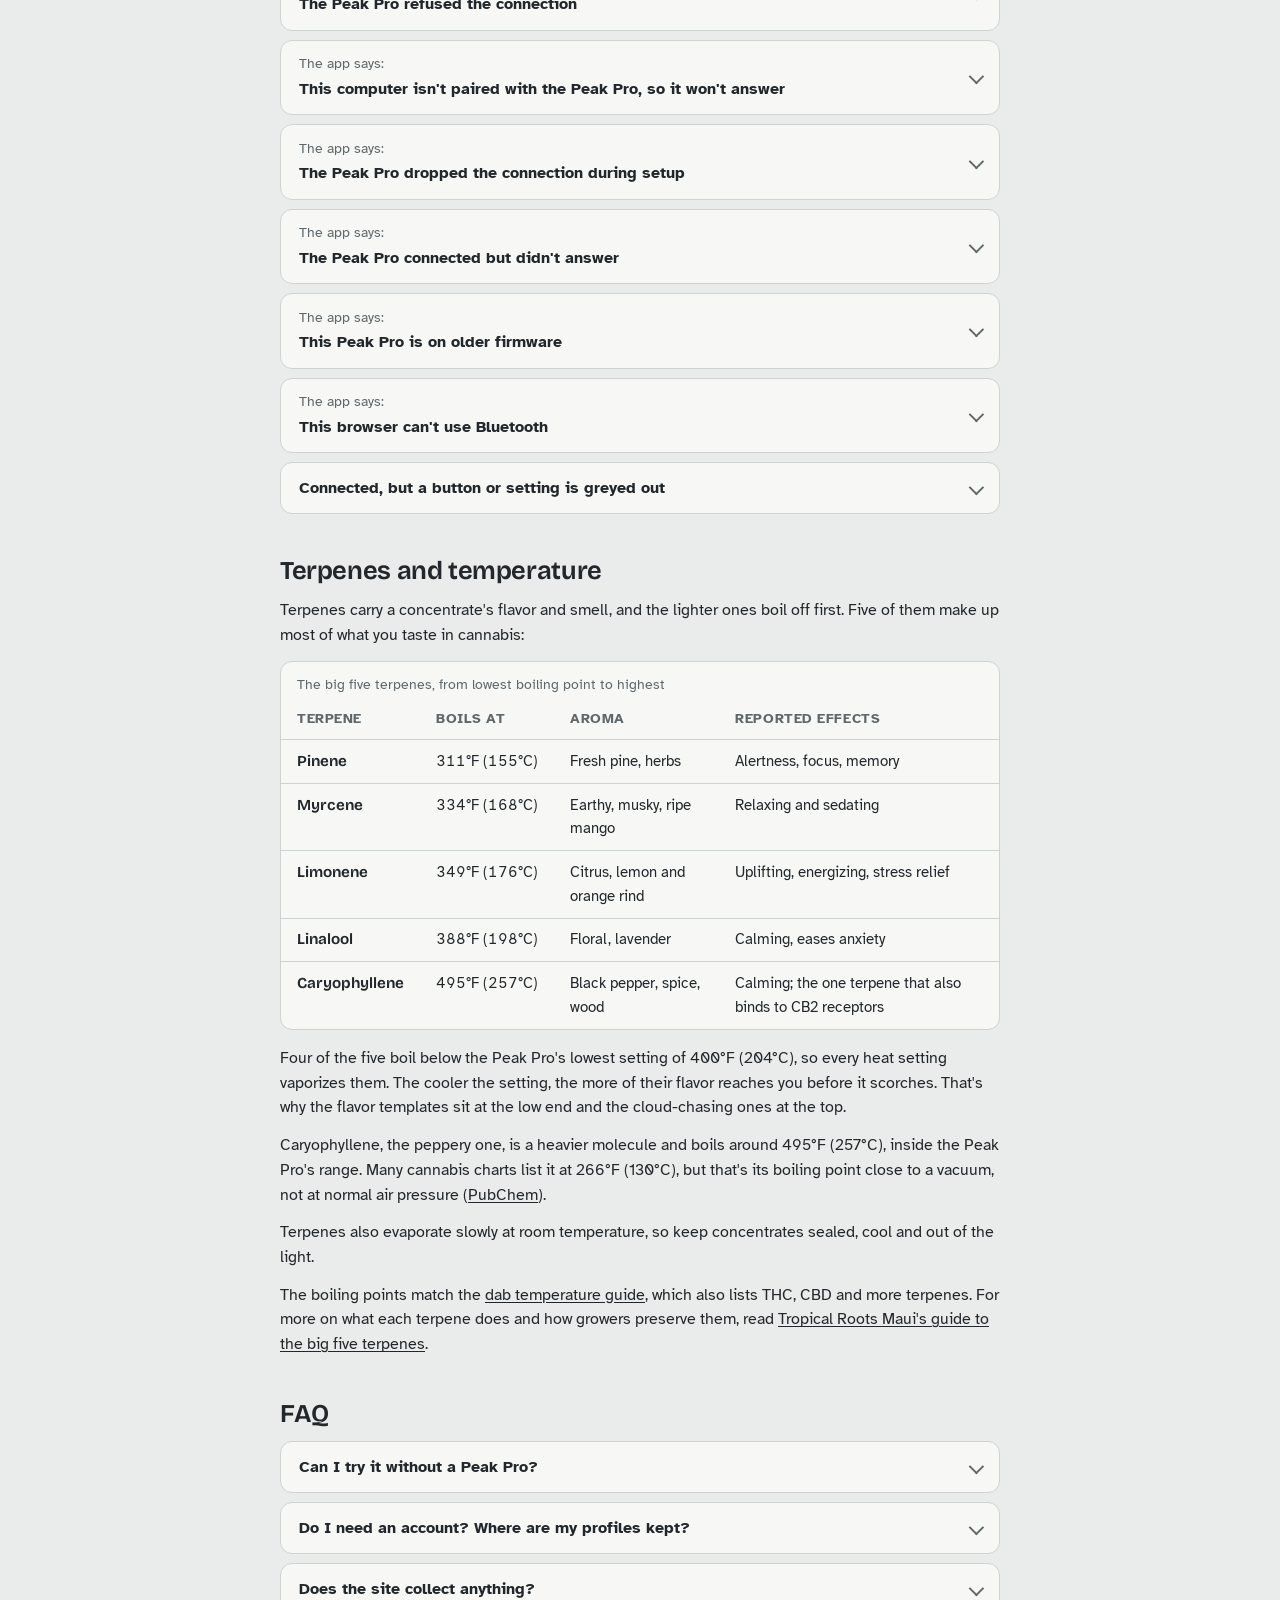
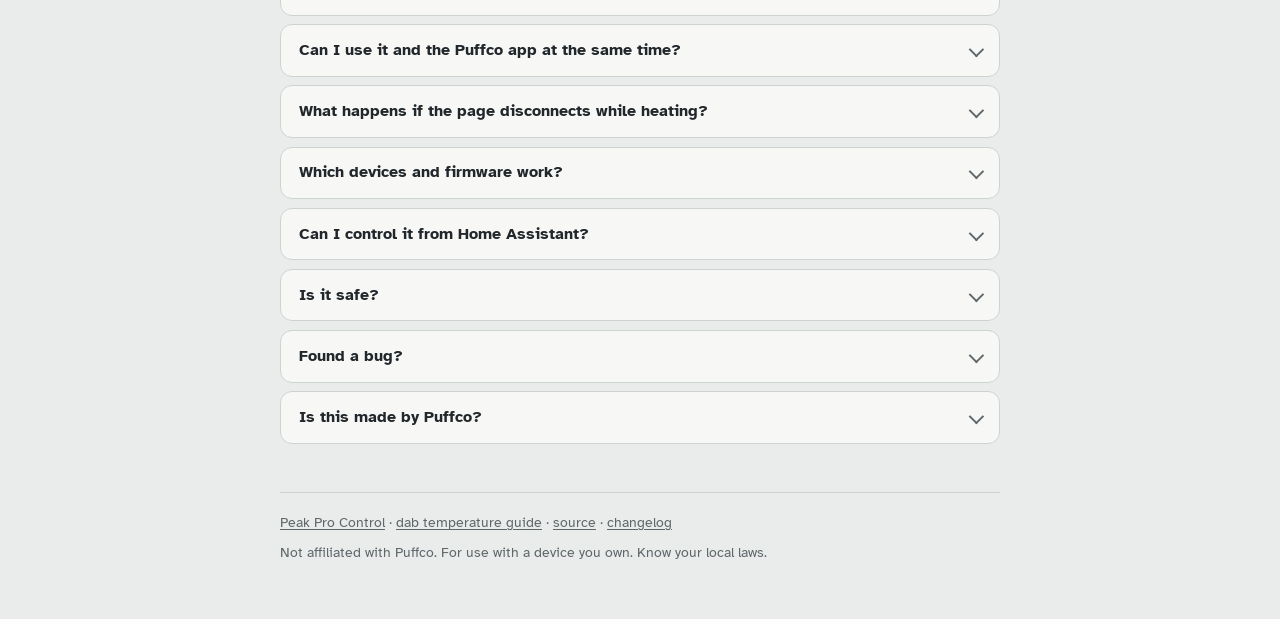
==== commit 9b95ae39: "Correct caryophyllene's boiling point to 495°F (257°C) The 266°F (130°C) that many cannabis charts l" ====
--- a/help.html
+++ b/help.html
@@ -432,8 +432,8 @@
 
     <section id="terpenes" aria-labelledby="terpenes-h">
       <h2 id="terpenes-h">Terpenes and temperature</h2>
-      <p>Terpenes carry a concentrate's flavor and smell, and they boil off before the
-        cannabinoids do. Five of them make up most of what you taste in cannabis:</p>
+      <p>Terpenes carry a concentrate's flavor and smell, and the lighter ones boil off first.
+        Five of them make up most of what you taste in cannabis:</p>
       <div class="table-wrap">
         <table>
           <caption>The big five terpenes, from lowest boiling point to highest</caption>
@@ -441,19 +441,24 @@
             <tr><th scope="col">Terpene</th><th scope="col">Boils at</th><th scope="col">Aroma</th><th scope="col">Reported effects</th></tr>
           </thead>
           <tbody>
-            <tr><th scope="row">Caryophyllene</th><td class="bp">266°F (130°C)</td><td>Black pepper, spice, wood</td><td>Calming; the one terpene that also binds to CB2 receptors</td></tr>
             <tr><th scope="row">Pinene</th><td class="bp">311°F (155°C)</td><td>Fresh pine, herbs</td><td>Alertness, focus, memory</td></tr>
             <tr><th scope="row">Myrcene</th><td class="bp">334°F (168°C)</td><td>Earthy, musky, ripe mango</td><td>Relaxing and sedating</td></tr>
             <tr><th scope="row">Limonene</th><td class="bp">349°F (176°C)</td><td>Citrus, lemon and orange rind</td><td>Uplifting, energizing, stress relief</td></tr>
             <tr><th scope="row">Linalool</th><td class="bp">388°F (198°C)</td><td>Floral, lavender</td><td>Calming, eases anxiety</td></tr>
+            <tr><th scope="row">Caryophyllene</th><td class="bp">495°F (257°C)</td><td>Black pepper, spice, wood</td><td>Calming; the one terpene that also binds to CB2 receptors</td></tr>
           </tbody>
         </table>
       </div>
-      <p>All five boil below the Peak Pro's lowest setting of 400°F (204°C), so every heat setting
-        vaporizes them. The cooler the setting, the more of their flavor reaches you before it
-        scorches. That's why the flavor templates sit at the low end and the cloud-chasing ones at
-        the top. Terpenes also evaporate slowly at room temperature, so keep concentrates sealed,
-        cool and out of the light.</p>
+      <p>Four of the five boil below the Peak Pro's lowest setting of 400°F (204°C), so every heat
+        setting vaporizes them. The cooler the setting, the more of their flavor reaches you before
+        it scorches. That's why the flavor templates sit at the low end and the cloud-chasing ones
+        at the top.</p>
+      <p>Caryophyllene, the peppery one, is a heavier molecule and boils around 495°F (257°C),
+        inside the Peak Pro's range. Many cannabis charts list it at 266°F (130°C), but that's its
+        boiling point close to a vacuum, not at normal air pressure
+        (<a href="https://pubchem.ncbi.nlm.nih.gov/compound/5281515" rel="noopener">PubChem</a>).</p>
+      <p>Terpenes also evaporate slowly at room temperature, so keep concentrates sealed, cool and
+        out of the light.</p>
       <p>The boiling points match the <a href="temps.html">dab temperature guide</a>, which also
         lists THC, CBD and more terpenes. For more on what each terpene does and how growers
         preserve them, read
@@ -566,7 +571,7 @@
   </div>
 
   <script type="module">
-    import { showVersion } from './js/version.js?v=14';
+    import { showVersion } from './js/version.js?v=15';
     showVersion();
 
     // Open the question a link points at (#faq-… or #trouble-…), on load and
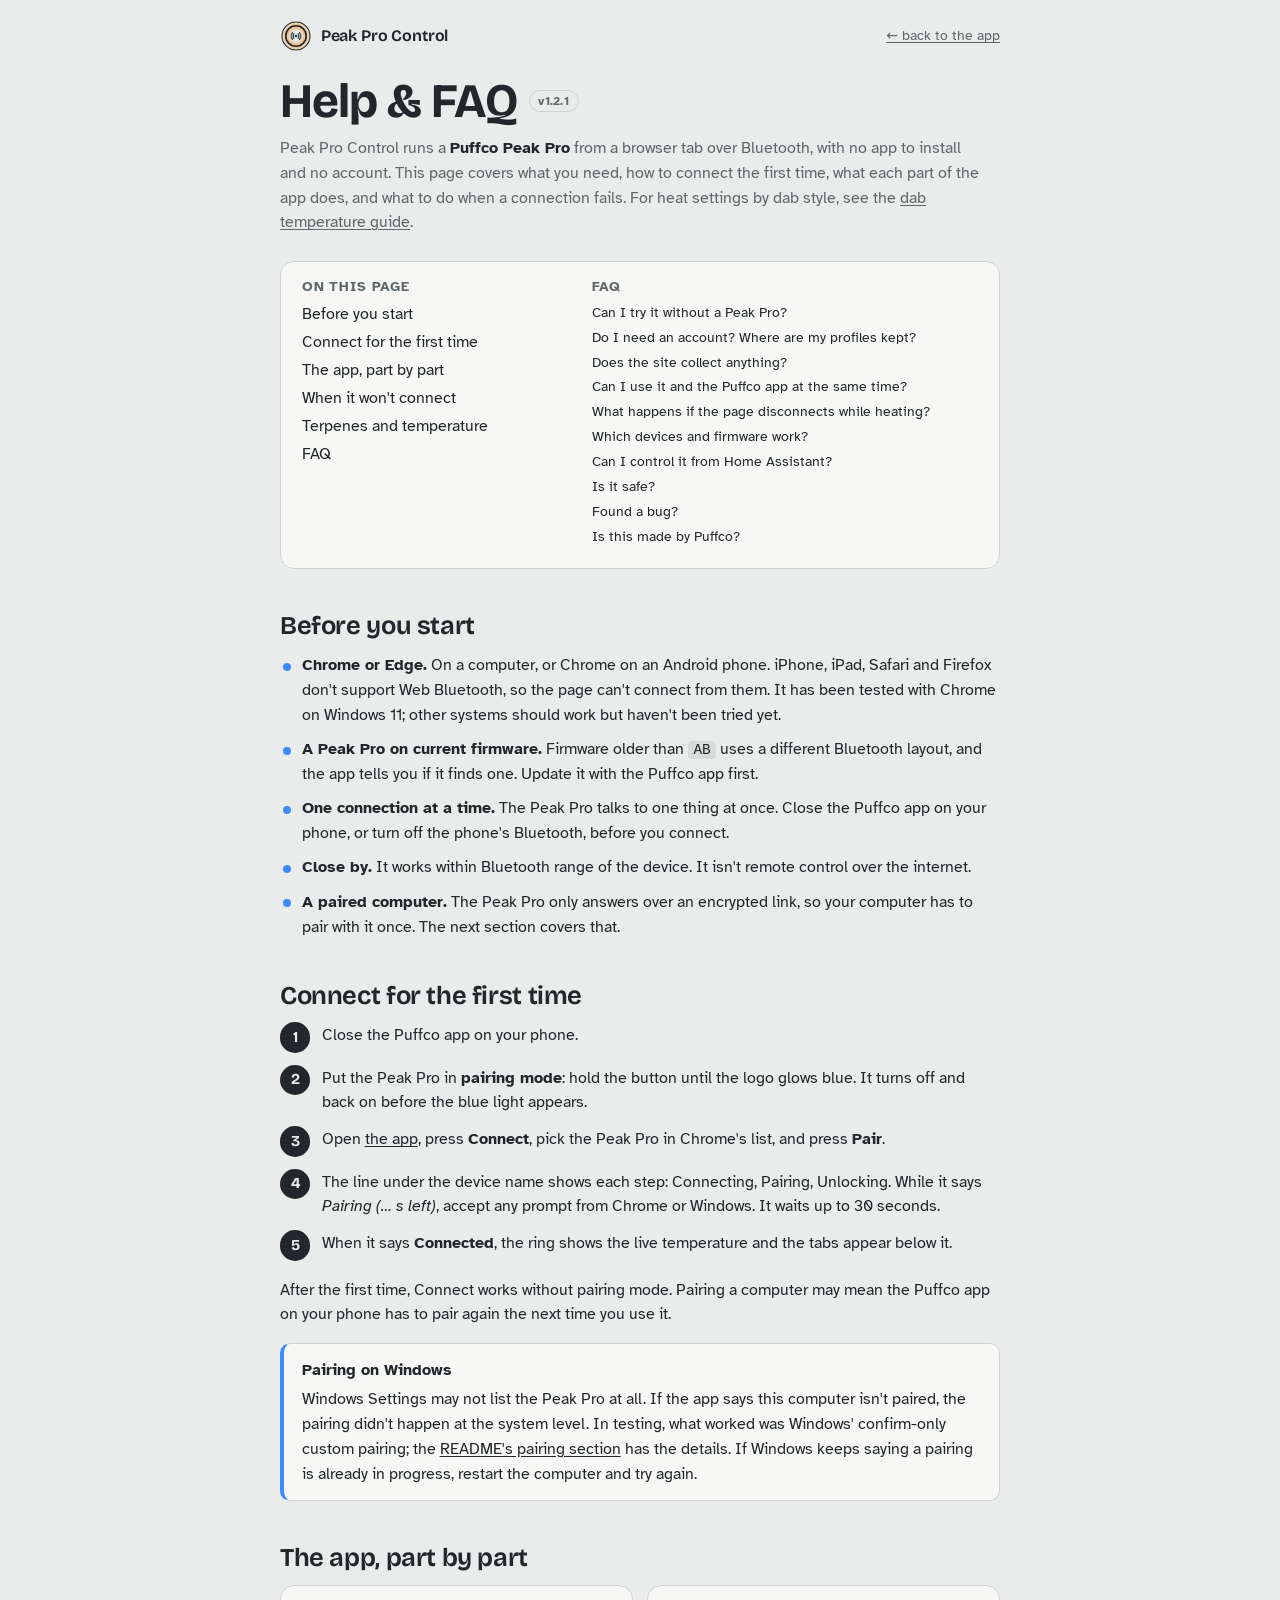
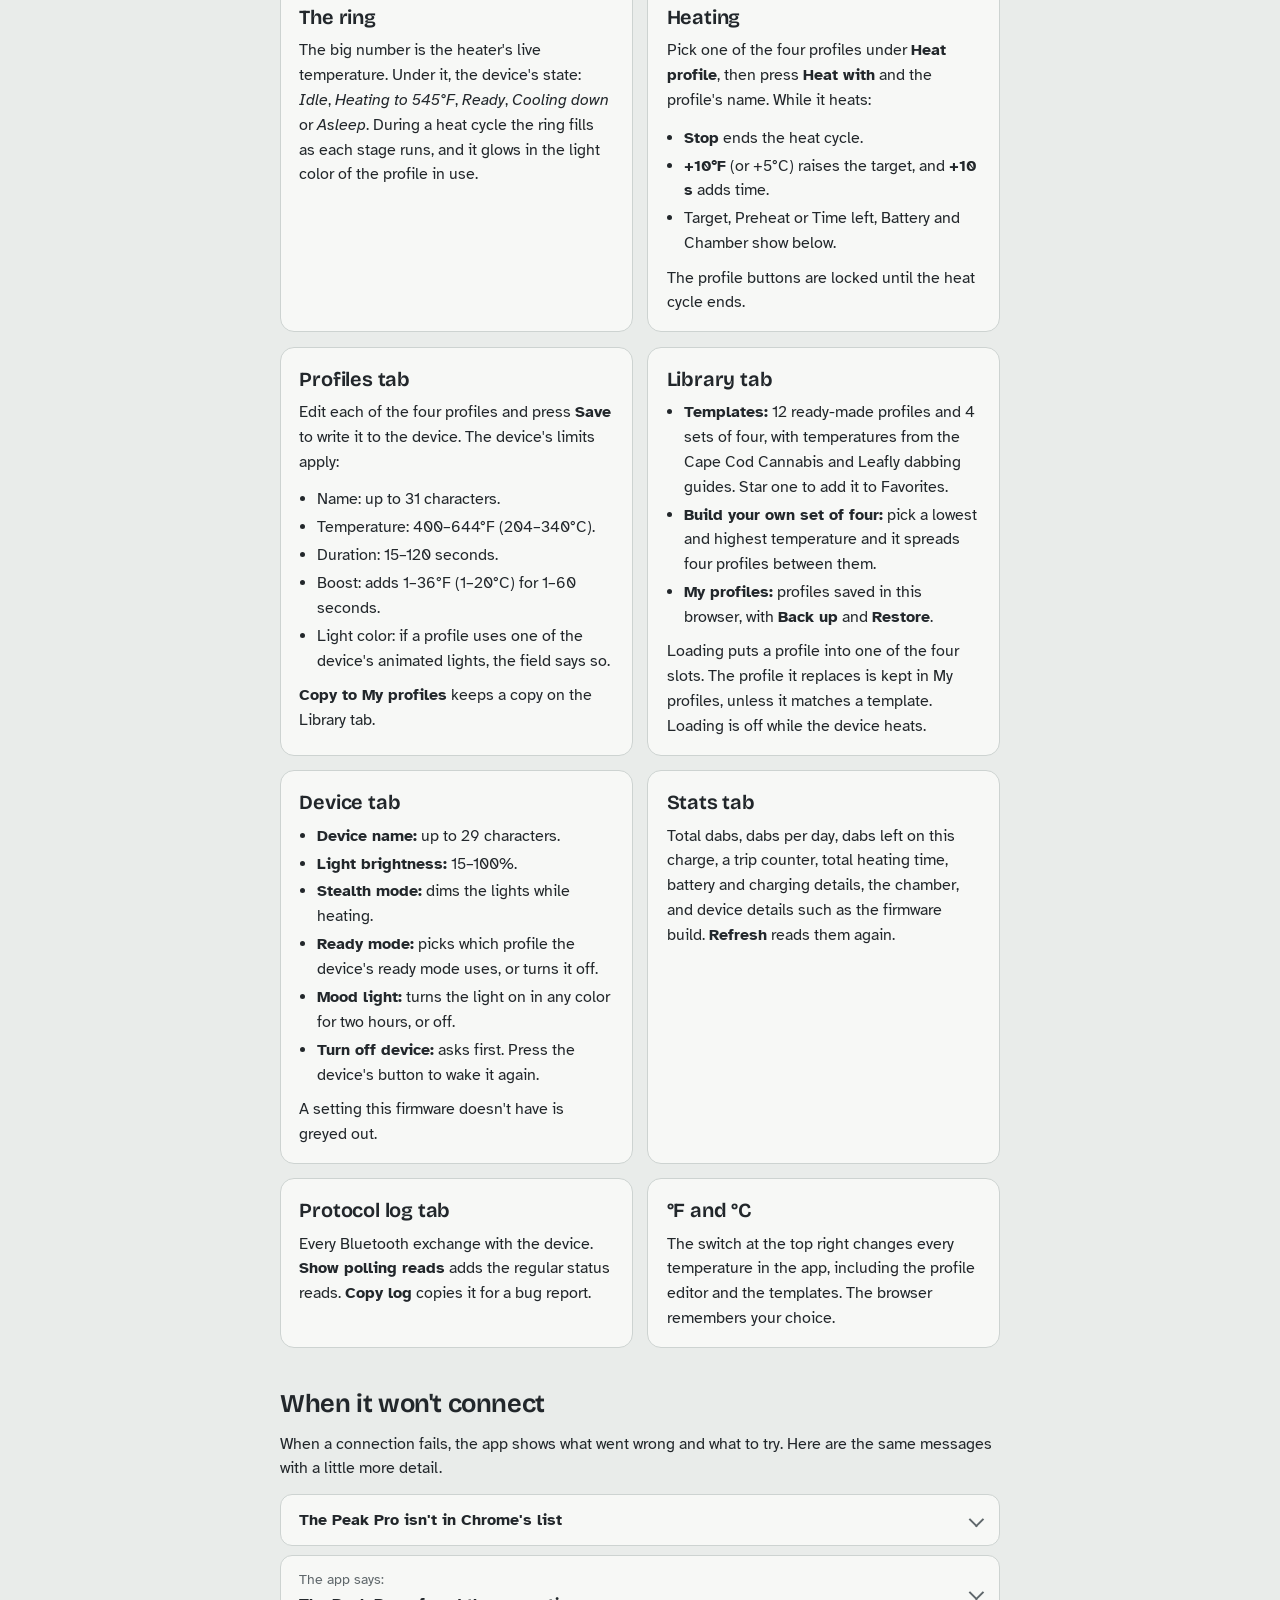
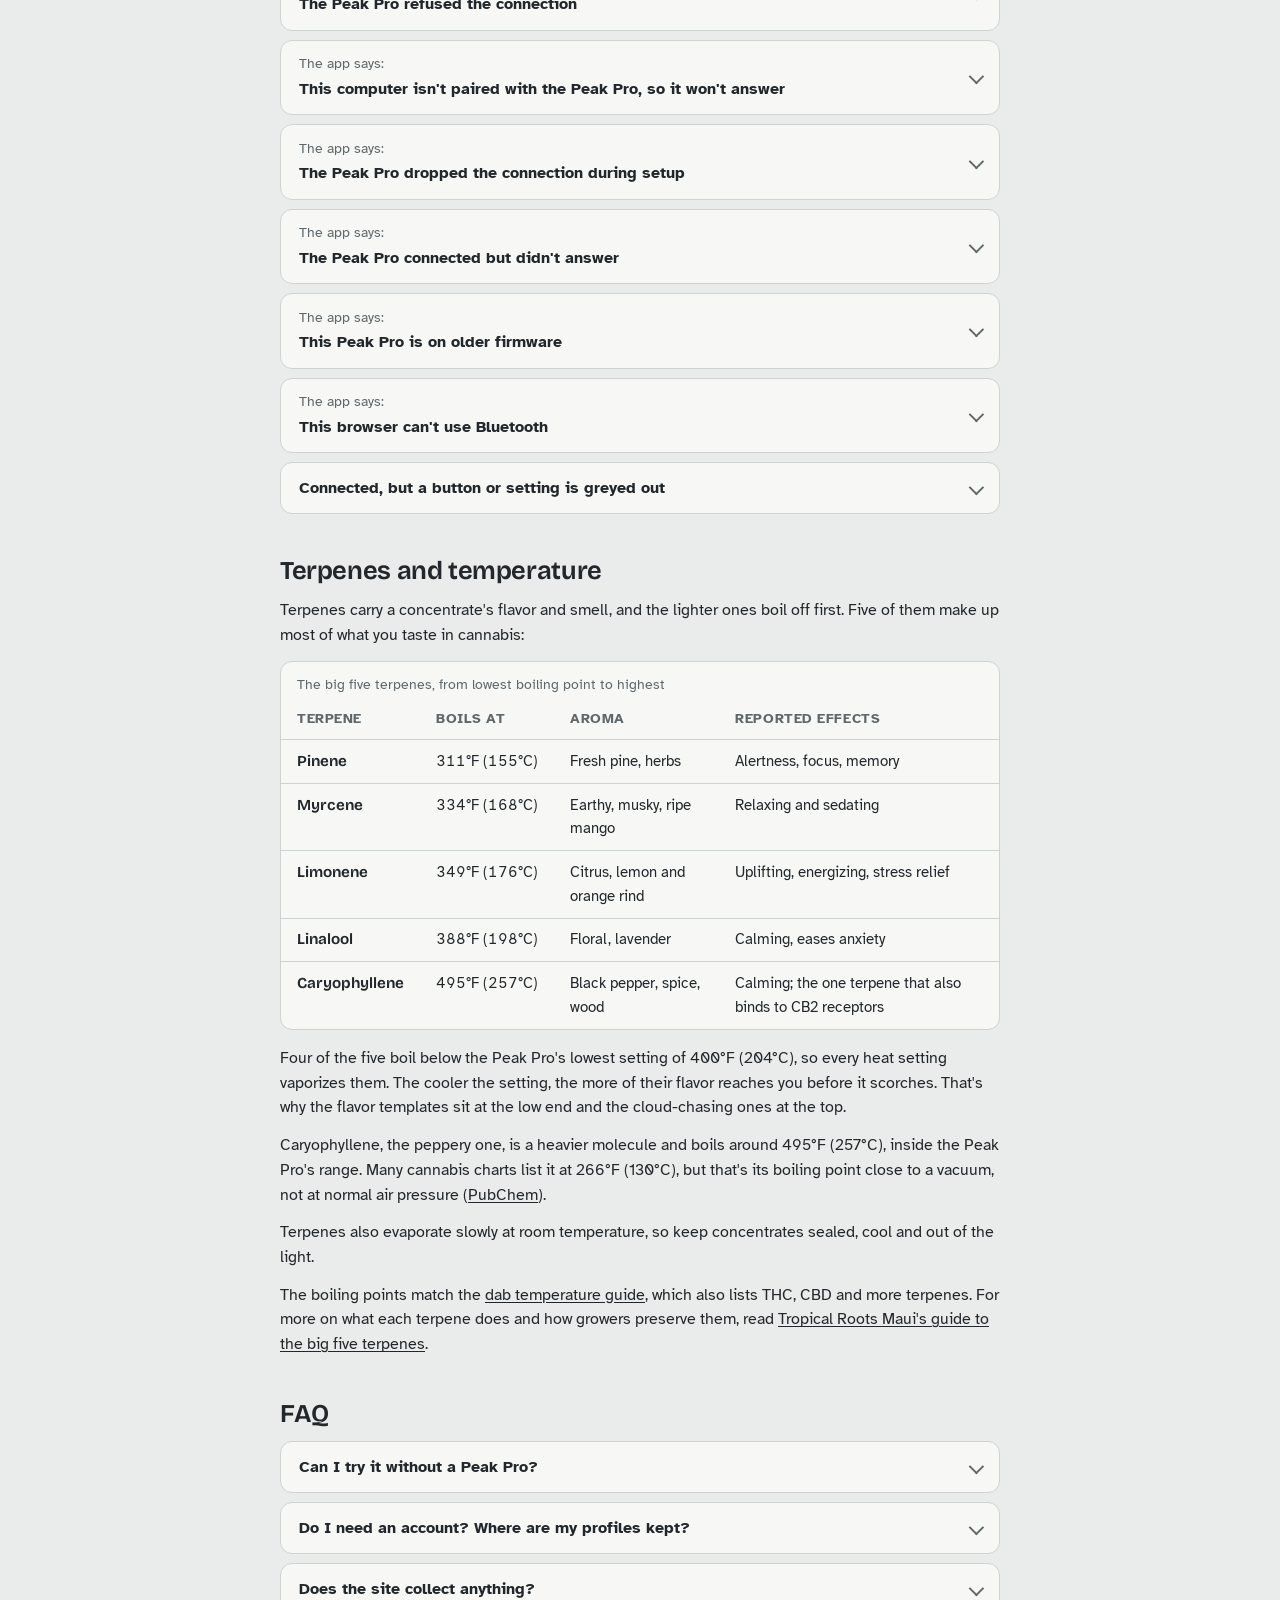
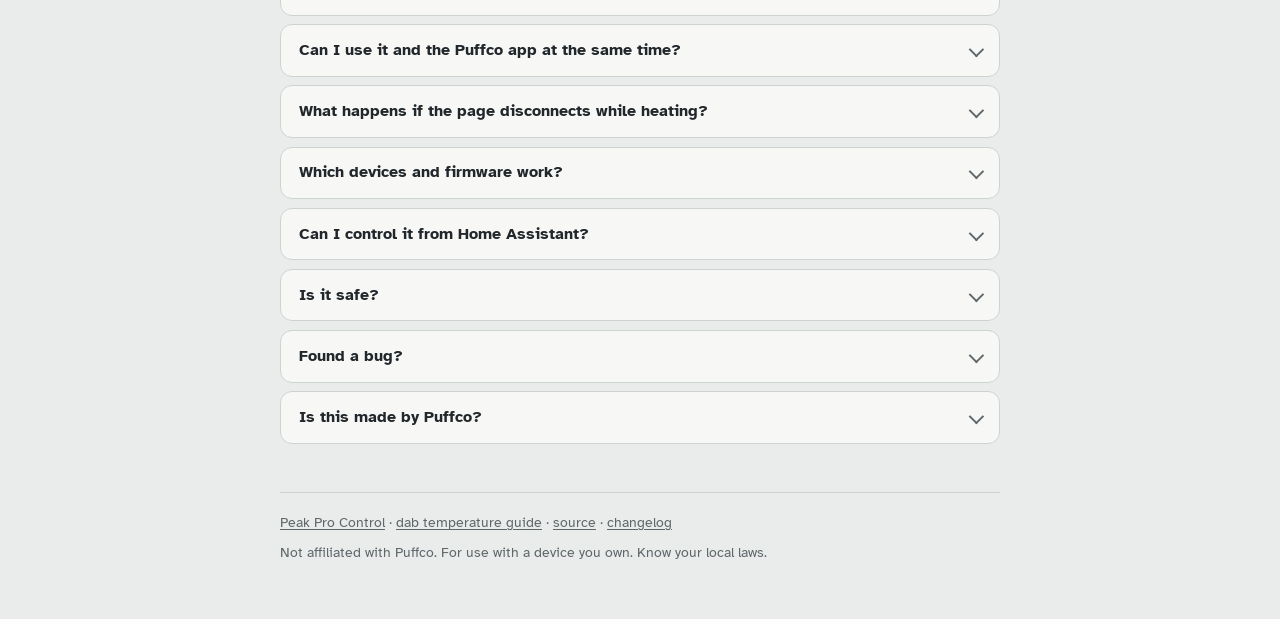
==== commit 60f59499: "Release 1.2.1" ====
--- a/help.html
+++ b/help.html
@@ -571,7 +571,7 @@
   </div>
 
   <script type="module">
-    import { showVersion } from './js/version.js?v=15';
+    import { showVersion } from './js/version.js?v=16';
     showVersion();
 
     // Open the question a link points at (#faq-… or #trouble-…), on load and
